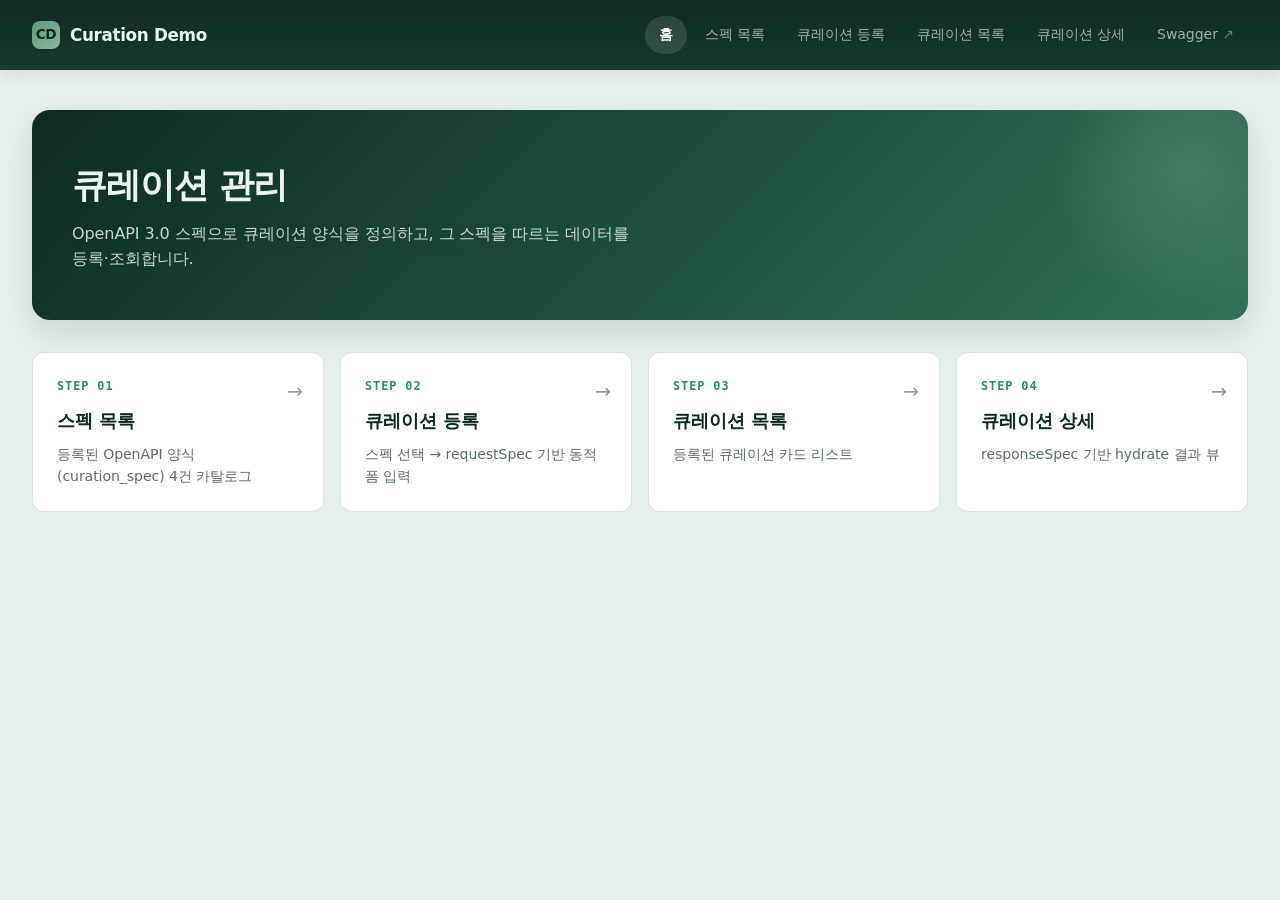
==== display/index.html @ c1befc3b "feat: 큐레이션 스펙 기반 등록 데모 초기 구현" ====
<!DOCTYPE html>
<html lang="ko">
<head>
  <meta charset="UTF-8" />
  <meta name="viewport" content="width=device-width, initial-scale=1.0" />
  <title>Curation Demo</title>
  <link rel="stylesheet" href="./css/common.css" />
</head>
<body data-page="home">
  <header class="topbar">
    <div class="brand">
      <span class="logo">CD</span>
      <span>Curation Demo</span>
    </div>
    <nav>
      <a href="./index.html" data-page="home">홈</a>
      <a href="./specs.html" data-page="specs">스펙 목록</a>
      <a href="./curation-new.html" data-page="curation-new">큐레이션 등록</a>
      <a href="./curations.html" data-page="curations">큐레이션 목록</a>
      <a href="./curation-detail.html" data-page="curation-detail">큐레이션 상세</a>
      <a href="http://localhost:8081/swagger-ui.html" target="_blank" class="external">Swagger</a>
    </nav>
  </header>

  <main>
    <section class="hero">
      <h2>큐레이션 관리</h2>
      <p>
        OpenAPI 3.0 스펙으로 큐레이션 양식을 정의하고, 그 스펙을 따르는 데이터를
        등록·조회합니다.
      </p>
    </section>

    <div class="menu-grid">
      <a href="./specs.html" class="menu-card" data-page="specs">
        <span class="step">STEP 01</span>
        <h3>스펙 목록</h3>
        <p>등록된 OpenAPI 양식(curation_spec) 4건 카탈로그</p>
        <span class="arrow">→</span>
      </a>
      <a href="./curation-new.html" class="menu-card" data-page="curation-new">
        <span class="step">STEP 02</span>
        <h3>큐레이션 등록</h3>
        <p>스펙 선택 → requestSpec 기반 동적 폼 입력</p>
        <span class="arrow">→</span>
      </a>
      <a href="./curations.html" class="menu-card" data-page="curations">
        <span class="step">STEP 03</span>
        <h3>큐레이션 목록</h3>
        <p>등록된 큐레이션 카드 리스트</p>
        <span class="arrow">→</span>
      </a>
      <a href="./curation-detail.html" class="menu-card" data-page="curation-detail">
        <span class="step">STEP 04</span>
        <h3>큐레이션 상세</h3>
        <p>responseSpec 기반 hydrate 결과 뷰</p>
        <span class="arrow">→</span>
      </a>
    </div>
  </main>

  <script type="module" src="./js/nav.js"></script>
</body>
</html>
---- display/css/common.css ----
/* ================================================================
   Curation Demo — Forest Theme
   ================================================================ */

:root {
  /* 숲속 녹색 팔레트 */
  --forest-deep:   #0e2a22;   /* 가장 깊은 숲그늘 */
  --forest-dark:   #163a2e;
  --forest:        #1f5341;   /* 메인 톤 */
  --forest-mid:    #2e7256;
  --forest-soft:   #5d9b7e;
  --moss:          #8db89a;
  --mist:          #e6efe9;   /* 페이지 배경 */
  --paper:         #ffffff;   /* 카드 표면 */
  --paper-hover:   #f7faf6;

  --line:          #d8e4dc;
  --line-strong:   #b8cdc1;

  --ink:           #14211c;   /* 본문 텍스트 */
  --ink-muted:     #5a6c64;
  --ink-faint:     #8b9a92;

  --accent:        #2f8a63;   /* 액센트(버튼·뱃지) */
  --accent-hover:  #246d4d;
  --accent-soft:   #d8ebde;

  --code-bg:       #0e2a22;
  --code-text:     #d8ebde;

  --danger:        #b04545;
  --danger-soft:   #f3dada;

  --shadow-sm:     0 1px 2px rgba(14, 42, 34, 0.06);
  --shadow:        0 4px 16px rgba(14, 42, 34, 0.08);
  --shadow-lg:     0 12px 32px rgba(14, 42, 34, 0.12);

  --r-sm: 6px;
  --r:    12px;
  --r-lg: 18px;
}

* { box-sizing: border-box; }

html, body {
  margin: 0; padding: 0;
  font-family: "Pretendard", "Inter", -apple-system, BlinkMacSystemFont,
    "Apple SD Gothic Neo", "Segoe UI", system-ui, sans-serif;
  background: var(--mist); color: var(--ink);
  line-height: 1.55;
  -webkit-font-smoothing: antialiased;
  letter-spacing: -0.005em;
}

a { color: inherit; text-decoration: none; }

/* ---------- Topbar ---------- */
.topbar {
  position: sticky; top: 0; z-index: 10;
  background: linear-gradient(180deg, var(--forest-deep), var(--forest-dark));
  color: #eaf3ee;
  padding: 16px 32px;
  display: flex; align-items: center; justify-content: space-between;
  box-shadow: var(--shadow);
}
.topbar .brand {
  display: flex; align-items: center; gap: 10px;
  font-weight: 700; font-size: 1.05rem; letter-spacing: -0.02em;
}
.topbar .brand .logo {
  width: 28px; height: 28px; border-radius: 8px;
  background: linear-gradient(135deg, var(--forest-soft), var(--moss));
  display: grid; place-items: center;
  color: var(--forest-deep); font-weight: 800; font-size: 0.85rem;
}
.topbar nav {
  display: flex; gap: 4px;
}
.topbar nav a {
  padding: 8px 14px; border-radius: 999px;
  color: rgba(234, 243, 238, 0.65);
  font-size: 0.88rem; font-weight: 500;
  transition: background 0.15s, color 0.15s;
}
.topbar nav a:hover { background: rgba(255,255,255,0.06); color: #fff; }
.topbar nav a.active {
  background: rgba(255,255,255,0.12); color: #fff; font-weight: 600;
}
.topbar nav a.disabled { opacity: 0.35; pointer-events: none; }
.topbar nav a.external::after { content: " ↗"; opacity: 0.6; }

/* ---------- Layout ---------- */
main {
  max-width: 1280px;
  margin: 40px auto; padding: 0 32px;
}

.back-link {
  display: inline-flex; align-items: center; gap: 6px;
  color: var(--ink-muted); font-size: 0.88rem;
  margin-bottom: 16px;
  padding: 6px 12px; border-radius: 999px;
  background: var(--paper); border: 1px solid var(--line);
  cursor: pointer; transition: background 0.15s, color 0.15s, border-color 0.15s;
  text-decoration: none;
  font-family: inherit;
}
.back-link:hover {
  background: var(--accent-soft); color: var(--forest-mid);
  border-color: var(--accent);
}

.placeholder {
  background: var(--paper);
  border: 1px solid var(--line);
  border-radius: var(--r);
  padding: 80px 40px; text-align: center;
}
.placeholder h3 {
  margin: 0 0 8px 0; font-size: 1.2rem; color: var(--forest-deep);
}
.placeholder p {
  margin: 0; color: var(--ink-muted); font-size: 0.95rem;
}
.placeholder .badge { margin-bottom: 16px; }

/* ---------- Form ---------- */
.form-section {
  background: var(--paper);
  border: 1px solid var(--line);
  border-radius: var(--r);
  padding: 24px;
  margin-bottom: 18px;
}
.form-section h3 {
  margin: 0 0 4px 0; font-size: 1.05rem; color: var(--forest-deep);
}
.form-section .section-sub {
  color: var(--ink-muted); font-size: 0.85rem; margin-bottom: 18px;
}

.field {
  display: flex; flex-direction: column; gap: 4px;
  margin-bottom: 14px;
}
.field label {
  font-size: 0.85rem; font-weight: 600; color: var(--forest-deep);
}
.field label .req { color: var(--danger); margin-left: 2px; }
.field input[type="text"],
.field input[type="number"],
.field input[type="date"],
.field input[type="time"],
.field input[type="url"],
.field select,
.field textarea {
  width: 100%;
  padding: 10px 12px;
  border: 1px solid var(--line-strong);
  border-radius: var(--r-sm);
  background: var(--paper);
  font-size: 0.9rem;
  font-family: inherit;
  color: var(--ink);
  transition: border-color 0.15s, box-shadow 0.15s;
}
.field input:focus,
.field select:focus,
.field textarea:focus {
  outline: none;
  border-color: var(--accent);
  box-shadow: 0 0 0 3px rgba(47, 138, 99, 0.15);
}
.field textarea {
  min-height: 80px; resize: vertical;
  font-family: ui-monospace, "SF Mono", Menlo, monospace;
  font-size: 0.82rem;
}
.field .checkbox-row {
  display: flex; align-items: center; gap: 8px;
  padding: 10px 0;
}
.field .checkbox-row input { width: auto; margin: 0; }
.field small {
  color: var(--ink-muted); font-size: 0.78rem;
}

.field-grid-2 {
  display: grid; grid-template-columns: 1fr 1fr; gap: 14px;
}

/* x-layout 기반 섹션 / 행 */
.field-section {
  border: 1px solid var(--line);
  border-radius: var(--r-sm);
  padding: 16px 18px;
  margin-bottom: 14px;
  background: var(--mist);
}
.field-section-title {
  font-size: 0.78rem;
  font-weight: 700;
  color: var(--forest-mid);
  letter-spacing: 0.06em;
  text-transform: uppercase;
  margin-bottom: 12px;
}
.field-row {
  display: grid;
  gap: 14px;
  margin-bottom: 0;
}
.field-row > .field { margin-bottom: 0; }
.field-section .field { margin-bottom: 12px; }
.field-section .field-row + .field-row { margin-top: 12px; }

/* ---------- CardList ---------- */
.cl-root { display: flex; flex-direction: column; gap: 14px; }
.cl-list { display: flex; flex-direction: column; gap: 14px; }
.cl-card {
  display: grid;
  grid-template-columns: 48px 1fr 36px;
  gap: 10px;
  background: var(--paper);
  border: 1px solid var(--line);
  border-radius: var(--r);
  padding: 14px 16px;
  position: relative;
  transition: box-shadow 0.15s, border-color 0.15s;
}
.cl-card:hover { border-color: var(--line-strong); }
.cl-card.cl-dragging { opacity: 0.5; }
.cl-card.cl-over { border-color: var(--accent); box-shadow: 0 0 0 3px rgba(47,138,99,0.12); }
.cl-sidebar {
  display: flex; flex-direction: column; align-items: center; gap: 6px;
  padding-top: 4px;
}
.cl-handle {
  cursor: grab; color: var(--ink-faint); font-size: 0.95rem;
  user-select: none;
}
.cl-handle:active { cursor: grabbing; }
.cl-number {
  width: 24px; height: 24px;
  background: var(--forest-deep); color: #fff;
  border-radius: 50%;
  display: grid; place-items: center;
  font-size: 0.78rem; font-weight: 700;
}
.cl-body { display: flex; flex-direction: column; gap: 12px; min-width: 0; }
.cl-trash {
  background: transparent; color: var(--ink-faint);
  border: none; padding: 4px 8px;
  font-size: 1rem; cursor: pointer;
  align-self: start;
  box-shadow: none;
}
.cl-trash:hover { color: var(--danger); background: var(--danger-soft); }

.cl-add {
  width: 100%;
  border: 1px dashed var(--line-strong);
  background: transparent;
  color: var(--ink-muted);
  padding: 14px;
  border-radius: var(--r);
  cursor: pointer;
  font-size: 0.95rem;
  font-family: inherit;
  transition: border-color 0.15s, color 0.15s, background 0.15s;
  box-shadow: none;
}
.cl-add:hover { border-color: var(--accent); color: var(--accent); background: var(--accent-soft); }

/* 카드 하단 코멘트 */
.cl-comment-wrap {
  border-top: 1px solid var(--line);
  padding-top: 12px;
  margin-top: 4px;
}
.cl-comment-head {
  display: flex; justify-content: space-between; align-items: baseline;
  margin-bottom: 6px;
  font-size: 0.82rem;
}
.cl-comment-head strong { color: var(--forest-deep); font-weight: 600; }
.cl-comment-head small { color: var(--ink-faint); font-size: 0.76rem; }
.cl-comment {
  width: 100%;
  min-height: 56px;
  padding: 10px 12px;
  border: 1px solid var(--line-strong);
  border-radius: var(--r-sm);
  background: var(--paper);
  font-size: 0.9rem;
  font-family: inherit;
  color: var(--ink);
  resize: vertical;
}
.cl-comment:focus {
  outline: none; border-color: var(--accent);
  box-shadow: 0 0 0 3px rgba(47, 138, 99, 0.15);
}

/* ---------- alcohol-card 위젯 ---------- */
.ac-root { width: 100%; }
.ac-search { width: 100%; position: relative; }
.ac-filled {
  display: grid;
  grid-template-columns: 64px 1fr auto;
  gap: 16px;
  align-items: start;
}
.ac-illust {
  width: 64px; height: 80px;
  display: grid; place-items: center;
  background: var(--mist);
  border-radius: var(--r-sm);
  overflow: hidden;
}
.ac-illust img {
  max-width: 100%; max-height: 100%; object-fit: contain;
}
.ac-illust-placeholder { font-size: 1.6rem; }
.ac-body { display: flex; flex-direction: column; gap: 8px; min-width: 0; }
.ac-title { display: flex; align-items: baseline; gap: 8px; flex-wrap: wrap; }
.ac-title strong { font-size: 1.05rem; color: var(--forest-deep); }
.ac-eng { font-size: 0.85rem; color: var(--ink-muted); font-family: ui-monospace, "SF Mono", Menlo, monospace; }
.ac-info {
  display: grid;
  grid-template-columns: max-content 1fr;
  column-gap: 12px;
  row-gap: 2px;
  margin: 0;
  font-size: 0.85rem;
}
.ac-info dt {
  color: var(--ink-faint); font-weight: 500;
}
.ac-info dd { margin: 0; color: var(--ink); }
.ac-tags { display: flex; flex-wrap: wrap; gap: 4px; margin-top: 4px; }
.ac-tag {
  background: var(--accent-soft); color: var(--forest-mid);
  font-size: 0.74rem; font-weight: 600;
  padding: 2px 8px; border-radius: 999px;
  border: 1px solid rgba(47, 138, 99, 0.15);
}
.ac-change {
  background: transparent; color: var(--ink-muted);
  border: 1px solid var(--line-strong);
  padding: 4px 10px; font-size: 0.8rem;
  border-radius: var(--r-sm);
  box-shadow: none;
  align-self: start;
}
.ac-change:hover { border-color: var(--accent); color: var(--accent); }

.toolbar {
  display: flex; gap: 12px; justify-content: flex-end;
  margin-top: 24px;
}

.alert {
  padding: 14px 18px; border-radius: var(--r-sm);
  margin-bottom: 18px; font-size: 0.9rem;
}
.alert-success {
  background: var(--accent-soft); color: var(--forest-mid);
  border: 1px solid var(--accent);
}
.alert-error {
  background: var(--danger-soft); color: var(--danger);
  border: 1px solid #d99;
}
.alert ul { margin: 6px 0 0 18px; padding: 0; }
.alert li { margin: 2px 0; }

.spec-picker {
  display: grid; gap: 12px;
  grid-template-columns: repeat(auto-fill, minmax(220px, 1fr));
  margin-bottom: 8px;
}
.spec-option {
  border: 1px solid var(--line-strong);
  border-radius: var(--r-sm);
  padding: 14px;
  cursor: pointer;
  background: var(--paper);
  transition: border-color 0.15s, background 0.15s;
}
.spec-option:hover { border-color: var(--accent); }
.spec-option.selected {
  border-color: var(--accent);
  background: var(--accent-soft);
}
.spec-option .badge { margin-bottom: 6px; }
.spec-option strong {
  display: block; color: var(--forest-deep); font-size: 0.95rem;
}
.spec-option small { color: var(--ink-muted); font-size: 0.8rem; }

/* ---------- alcohol-search widget ---------- */
.aw-root {
  display: flex; flex-direction: column; gap: 8px;
  border: 1px solid var(--line-strong);
  border-radius: var(--r-sm);
  padding: 10px 12px;
  background: var(--paper);
}
.aw-chips {
  display: flex; flex-wrap: wrap; gap: 6px;
  min-height: 28px;
  align-items: center;
}
.aw-empty {
  color: var(--ink-faint); font-size: 0.85rem; padding: 2px 0;
}
.aw-chip {
  display: inline-flex; align-items: center; gap: 6px;
  background: var(--accent-soft); color: var(--forest-deep);
  border: 1px solid rgba(47, 138, 99, 0.25);
  border-radius: 999px;
  padding: 4px 4px 4px 10px;
  font-size: 0.85rem;
}
.aw-chip-name { font-weight: 600; }
.aw-chip-x {
  background: transparent; color: var(--ink-muted);
  border: none; padding: 0 8px; cursor: pointer;
  font-size: 1.05rem; line-height: 1;
  border-radius: 999px;
  box-shadow: none;
}
.aw-chip-x:hover { background: rgba(0, 0, 0, 0.06); color: var(--danger); }

.aw-input-wrap { position: relative; }
.aw-input {
  width: 100%;
  padding: 8px 10px;
  border: 1px solid var(--line);
  border-radius: var(--r-sm);
  background: var(--mist);
  font-size: 0.9rem;
  font-family: inherit;
  color: var(--ink);
}
.aw-input:focus {
  outline: none; border-color: var(--accent);
  box-shadow: 0 0 0 3px rgba(47, 138, 99, 0.15);
  background: var(--paper);
}
.aw-dropdown {
  position: absolute; left: 0; right: 0; top: calc(100% + 4px);
  background: var(--paper);
  border: 1px solid var(--line-strong);
  border-radius: var(--r-sm);
  box-shadow: var(--shadow);
  max-height: 300px; overflow-y: auto;
  z-index: 20;
}
.aw-item {
  display: flex; align-items: center; justify-content: space-between;
  padding: 10px 12px;
  cursor: pointer;
  border-bottom: 1px solid var(--line);
  transition: background 0.1s;
}
.aw-item:last-child { border-bottom: none; }
.aw-item:hover { background: var(--accent-soft); }
.aw-item-disabled {
  opacity: 0.5; cursor: not-allowed; pointer-events: none;
}
.aw-item-empty {
  color: var(--ink-muted); font-size: 0.85rem;
  cursor: default; pointer-events: none;
}
.aw-item-main { display: flex; flex-direction: column; gap: 2px; }
.aw-item-main strong { color: var(--forest-deep); font-size: 0.92rem; }
.aw-item-main small { color: var(--ink-muted); font-size: 0.78rem; }
.aw-item-tag {
  font-size: 0.72rem; font-weight: 600;
  color: var(--accent); background: var(--accent-soft);
  padding: 2px 8px; border-radius: 999px;
}
.aw-hint {
  padding: 6px 12px; font-size: 0.72rem;
  color: var(--ink-faint); background: var(--mist);
  border-bottom: 1px solid var(--line);
}

.page-head {
  display: flex; align-items: flex-end; justify-content: space-between;
  margin-bottom: 32px; gap: 24px;
}
.page-head h2 {
  margin: 0; font-size: 1.85rem; letter-spacing: -0.025em;
  color: var(--forest-deep);
}
.page-head .subtitle {
  color: var(--ink-muted); font-size: 0.95rem; margin-top: 6px;
}
.page-head .meta {
  display: inline-flex; align-items: center; gap: 6px;
  color: var(--ink-faint); font-size: 0.82rem;
  font-family: ui-monospace, "SF Mono", Menlo, monospace;
  background: var(--paper); border: 1px solid var(--line);
  padding: 4px 10px; border-radius: 999px;
  margin-top: 10px;
}

/* ---------- Buttons ---------- */
button {
  background: var(--accent); color: white; border: none;
  padding: 10px 18px; border-radius: var(--r-sm);
  cursor: pointer; font-size: 0.9rem; font-weight: 600;
  font-family: inherit;
  transition: background 0.15s, transform 0.05s;
  box-shadow: var(--shadow-sm);
}
button:hover  { background: var(--accent-hover); }
button:active { transform: translateY(1px); }
button.ghost {
  background: transparent; color: var(--accent);
  border: 1px solid var(--line-strong);
  box-shadow: none;
}
button.ghost:hover { background: var(--accent-soft); border-color: var(--accent); }

/* ---------- Grid / Card ---------- */
.grid {
  display: grid; gap: 20px;
  grid-template-columns: repeat(auto-fill, minmax(380px, 1fr));
}

.card {
  background: var(--paper);
  border: 1px solid var(--line);
  border-radius: var(--r);
  padding: 22px;
  display: flex; flex-direction: column; gap: 14px;
  box-shadow: var(--shadow-sm);
  transition: transform 0.15s, box-shadow 0.15s, border-color 0.15s;
}
.card:hover {
  transform: translateY(-2px);
  box-shadow: var(--shadow);
  border-color: var(--line-strong);
}
.card-head {
  display: flex; align-items: center; justify-content: space-between;
  gap: 8px;
}
.card h3 {
  margin: 0; font-size: 1.18rem;
  color: var(--forest-deep); letter-spacing: -0.015em;
}
.card .desc {
  color: var(--ink-muted); font-size: 0.9rem;
  min-height: 2.6em;
}

/* ---------- Badges ---------- */
.badge {
  display: inline-block;
  background: var(--accent-soft); color: var(--forest-mid);
  font-family: ui-monospace, "SF Mono", Menlo, monospace;
  font-size: 0.74rem; font-weight: 700;
  padding: 4px 10px; border-radius: 999px;
  letter-spacing: 0.04em;
  border: 1px solid rgba(47, 138, 99, 0.15);
}
.id {
  color: var(--ink-faint); font-size: 0.78rem;
  font-family: ui-monospace, "SF Mono", Menlo, monospace;
}

.meta-row {
  display: flex; gap: 16px; font-size: 0.82rem; color: var(--ink-muted);
  border-top: 1px solid var(--line); padding-top: 12px;
  flex-wrap: wrap;
}
.meta-row span { display: inline-flex; gap: 6px; align-items: center; }
.meta-row span strong {
  color: var(--ink-faint); font-weight: 500;
  font-size: 0.74rem; text-transform: uppercase;
  letter-spacing: 0.06em;
}

/* ---------- Details / pre ---------- */
details {
  border-top: 1px solid var(--line); padding-top: 12px;
}
details[open] { padding-bottom: 4px; }
details summary {
  cursor: pointer; font-size: 0.85rem; color: var(--accent);
  font-weight: 600;
  list-style: none; user-select: none;
}
details summary::before {
  content: "▸"; display: inline-block; width: 1em;
  transition: transform 0.15s;
}
details[open] summary::before { transform: rotate(90deg); }

pre {
  background: var(--code-bg); color: var(--code-text);
  padding: 14px; border-radius: var(--r-sm);
  font-size: 0.78rem; line-height: 1.5;
  overflow-x: auto;
  max-height: 360px;
  margin: 10px 0 0 0;
  font-family: ui-monospace, "SF Mono", Menlo, monospace;
}

/* ---------- States ---------- */
.empty, .error, .loading {
  padding: 64px 24px; text-align: center;
  border-radius: var(--r);
  background: var(--paper);
  border: 1px solid var(--line);
}
.empty   { color: var(--ink-muted); }
.loading { color: var(--ink-muted); }
.error   { color: var(--danger); background: var(--danger-soft); border-color: #e3b8b8; }

/* ---------- Hero (index 페이지) ---------- */
.hero {
  background: linear-gradient(135deg, var(--forest-deep), var(--forest-mid));
  color: #eaf3ee;
  border-radius: var(--r-lg);
  padding: 48px 40px;
  margin-bottom: 32px;
  box-shadow: var(--shadow-lg);
  position: relative; overflow: hidden;
}
.hero::after {
  content: ""; position: absolute; right: -80px; top: -80px;
  width: 280px; height: 280px;
  background: radial-gradient(circle, rgba(141, 184, 154, 0.25), transparent 70%);
}
.hero h2 {
  margin: 0 0 10px 0; font-size: 2.2rem; letter-spacing: -0.03em;
}
.hero p {
  margin: 0; opacity: 0.85; font-size: 1rem; max-width: 560px;
}

.menu-grid {
  display: grid; gap: 16px;
  grid-template-columns: repeat(auto-fill, minmax(260px, 1fr));
}
.menu-card {
  background: var(--paper);
  border: 1px solid var(--line);
  border-radius: var(--r);
  padding: 24px;
  display: flex; flex-direction: column; gap: 8px;
  text-decoration: none; color: inherit;
  transition: transform 0.15s, box-shadow 0.15s, border-color 0.15s;
  position: relative;
}
.menu-card:hover {
  transform: translateY(-3px);
  box-shadow: var(--shadow);
  border-color: var(--accent);
}
.menu-card[aria-disabled="true"] {
  opacity: 0.5; pointer-events: none;
}
.menu-card .step {
  font-family: ui-monospace, "SF Mono", Menlo, monospace;
  font-size: 0.74rem; color: var(--accent);
  font-weight: 700; letter-spacing: 0.08em;
}
.menu-card h3 {
  margin: 4px 0 0 0; font-size: 1.15rem; color: var(--forest-deep);
}
.menu-card p {
  margin: 0; font-size: 0.88rem; color: var(--ink-muted);
}
.menu-card .arrow {
  position: absolute; right: 20px; top: 24px;
  color: var(--ink-faint); font-size: 1.2rem;
  transition: transform 0.15s, color 0.15s;
}
.menu-card:hover .arrow { color: var(--accent); transform: translateX(4px); }
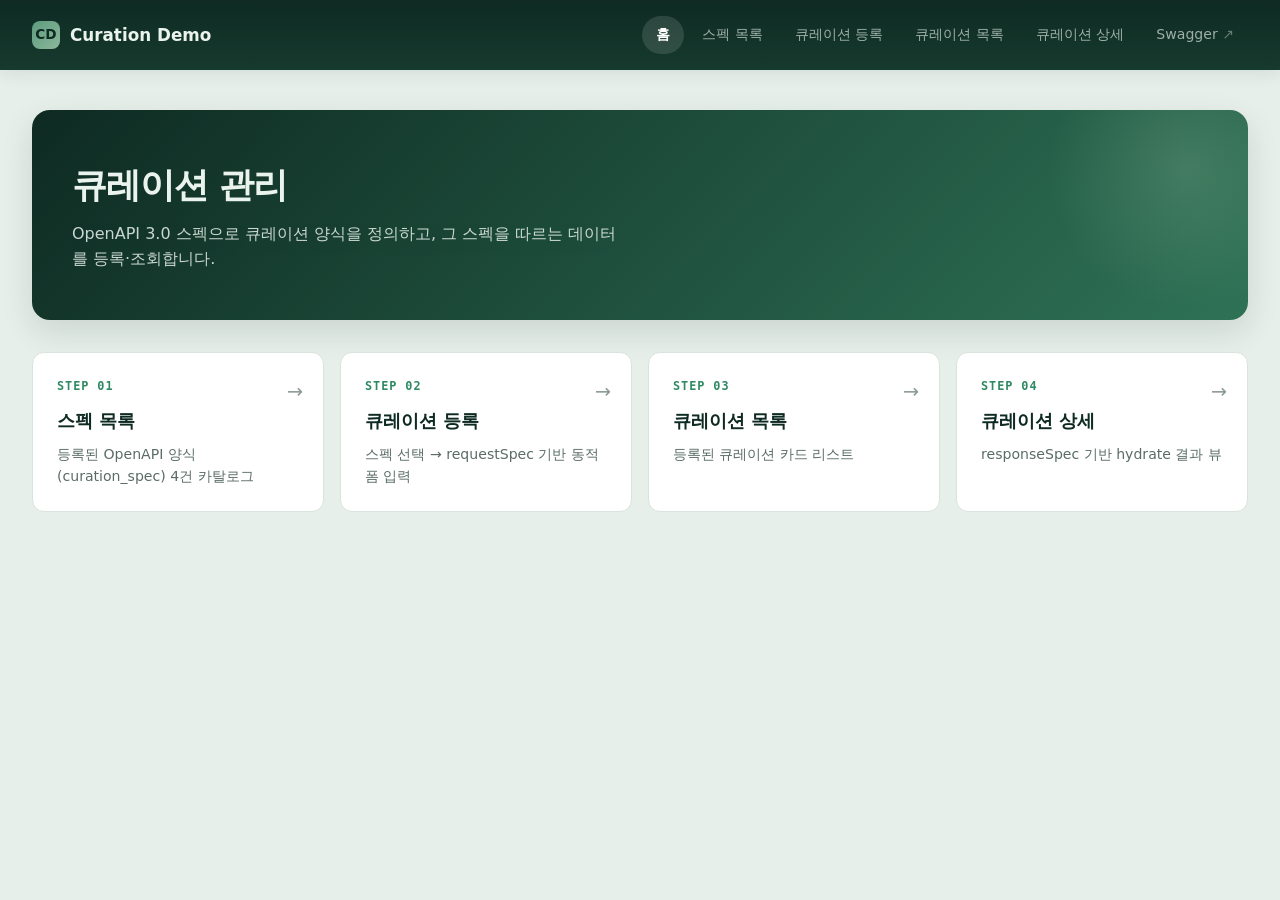
==== commit 0b59b52a: "chore: remove deprecated specs (alcohol_list, alcohol_profile, pairing_list, pairing_matrix, tasting" ====
--- a/display/index.html
+++ b/display/index.html
@@ -18,7 +18,7 @@
       <a href="./curation-new.html" data-page="curation-new">큐레이션 등록</a>
       <a href="./curations.html" data-page="curations">큐레이션 목록</a>
       <a href="./curation-detail.html" data-page="curation-detail">큐레이션 상세</a>
-      <a href="http://localhost:8081/swagger-ui.html" target="_blank" class="external">Swagger</a>
+      <a href="http://localhost:20081/swagger-ui.html" target="_blank" class="external">Swagger</a>
     </nav>
   </header>
 
--- a/display/css/common.css
+++ b/display/css/common.css
@@ -66,7 +66,9 @@
 .topbar .brand {
   display: flex; align-items: center; gap: 10px;
   font-weight: 700; font-size: 1.05rem; letter-spacing: -0.02em;
-}
+  flex: 0 0 auto;
+}
+.topbar .brand span:last-child { white-space: nowrap; }
 .topbar .brand .logo {
   width: 28px; height: 28px; border-radius: 8px;
   background: linear-gradient(135deg, var(--forest-soft), var(--moss));
@@ -75,12 +77,15 @@
 }
 .topbar nav {
   display: flex; gap: 4px;
+  min-width: 0;
 }
 .topbar nav a {
   padding: 8px 14px; border-radius: 999px;
   color: rgba(234, 243, 238, 0.65);
   font-size: 0.88rem; font-weight: 500;
   transition: background 0.15s, color 0.15s;
+  flex: 0 0 auto;
+  white-space: nowrap;
 }
 .topbar nav a:hover { background: rgba(255,255,255,0.06); color: #fff; }
 .topbar nav a.active {
@@ -338,6 +343,42 @@
   color: var(--ink-faint); font-weight: 500;
 }
 .ac-info dd { margin: 0; color: var(--ink); }
+.ac-stats {
+  display: flex; flex-wrap: wrap; gap: 6px;
+  margin-bottom: 2px;
+}
+.ac-stat {
+  background: var(--bg-soft, #f4f7f3);
+  color: var(--ink-muted);
+  font-size: 0.78rem; font-weight: 600;
+  padding: 2px 8px; border-radius: var(--r-sm);
+  border: 1px solid var(--line, #e5ebe6);
+}
+.ac-stat.ac-rating {
+  background: #fff7e0;
+  color: #a86a08;
+  border-color: #f3d894;
+}
+.ac-activity {
+  margin-top: 10px; padding-top: 10px;
+  border-top: 1px dashed var(--line, #e5ebe6);
+  display: flex; flex-direction: column; gap: 6px;
+}
+.ac-activity-title {
+  font-size: 0.82rem; font-weight: 600; color: var(--ink-muted);
+}
+.ac-activity-list { margin: 0; padding-left: 16px; font-size: 0.82rem; color: var(--ink); }
+.ac-activity-item { line-height: 1.4; }
+.ac-review {
+  background: var(--bg-soft, #f4f7f3);
+  border: 1px solid var(--line, #e5ebe6);
+  border-radius: var(--r-sm, 6px);
+  padding: 8px 10px; font-size: 0.85rem;
+  display: flex; flex-direction: column; gap: 3px;
+}
+.ac-review-head { color: var(--ink-muted); font-size: 0.75rem; }
+.ac-review-title { font-weight: 600; color: var(--ink); }
+.ac-review-body { color: var(--ink); white-space: pre-wrap; }
 .ac-tags { display: flex; flex-wrap: wrap; gap: 4px; margin-top: 4px; }
 .ac-tag {
   background: var(--accent-soft); color: var(--forest-mid);
@@ -354,6 +395,485 @@
   align-self: start;
 }
 .ac-change:hover { border-color: var(--accent); color: var(--accent); }
+
+/* ---------- 큐레이션 카드 (목록 페이지) ---------- */
+.cu-card {
+  text-decoration: none; color: inherit;
+  padding: 0; overflow: hidden;
+}
+.cu-card .card-head, .cu-card h3, .cu-card .desc, .cu-card .meta-row { padding-left: 18px; padding-right: 18px; }
+.cu-card h3, .cu-card .desc { padding-left: 18px; padding-right: 18px; }
+.cu-card .card-head { padding-top: 14px; }
+.cu-card .meta-row { padding-bottom: 14px; }
+.cu-cover {
+  width: 100%; height: 140px;
+  display: grid; place-items: center;
+  background: linear-gradient(135deg, var(--forest-dark), var(--forest-mid));
+  color: rgba(255,255,255,0.85); font-size: 2rem;
+  overflow: hidden;
+}
+.cu-cover img { width: 100%; height: 100%; object-fit: cover; }
+.cu-cover-placeholder { color: rgba(255,255,255,0.55); }
+
+/* ---------- 큐레이션 상세 ---------- */
+.cd-header {
+  display: grid;
+  grid-template-columns: 200px 1fr;
+  gap: 24px;
+  align-items: center;
+  background: var(--paper);
+  border: 1px solid var(--line);
+  border-radius: var(--r);
+  padding: 24px;
+  margin-bottom: 24px;
+}
+.cd-header .cd-cover {
+  width: 200px; height: 140px; border-radius: var(--r-sm); overflow: hidden;
+  background: linear-gradient(135deg, var(--forest-dark), var(--forest-mid));
+}
+.cd-header .cd-cover img { width: 100%; height: 100%; object-fit: cover; }
+.cd-headtext h2 { margin: 6px 0 4px; color: var(--forest-deep); }
+.cd-badges { display: flex; gap: 6px; flex-wrap: wrap; margin-bottom: 4px; }
+
+.cd-cards {
+  display: flex; flex-direction: column; gap: 12px;
+}
+.cd-card {
+  display: grid;
+  grid-template-columns: 36px 1fr;
+  gap: 12px;
+  align-items: start;
+  background: var(--paper);
+  border: 1px solid var(--line);
+  border-radius: var(--r);
+  padding: 16px 18px;
+}
+.cd-card .cl-number { margin-top: 6px; }
+.cd-alcohol {
+  display: grid;
+  grid-template-columns: 64px 1fr;
+  gap: 14px;
+  align-items: start;
+}
+.cd-card .cd-extra {
+  grid-column: 2; display: flex; gap: 8px; align-items: baseline;
+  border-top: 1px dashed var(--line); padding-top: 10px; margin-top: 4px;
+  font-size: 0.88rem;
+}
+.cd-card .cd-extra strong { color: var(--ink-faint); font-weight: 500; min-width: 100px; }
+
+.cd-object {
+  background: var(--paper);
+  border: 1px solid var(--line);
+  border-radius: var(--r);
+  padding: 20px 24px;
+}
+.cd-object h3 { color: var(--forest-deep); font-size: 1.05rem; margin: 18px 0 10px; }
+.cd-extra-row {
+  display: grid; grid-template-columns: 140px 1fr;
+  gap: 10px; padding: 8px 0;
+  border-bottom: 1px solid var(--line); font-size: 0.9rem;
+}
+.cd-extra-row:last-child { border-bottom: none; }
+.cd-extra-row strong { color: var(--ink-faint); font-weight: 500; }
+.cd-notes { display: flex; flex-direction: column; gap: 2px; }
+.cd-note { color: var(--ink-muted); font-size: 0.88rem; }
+.cd-plain {
+  display: inline-block;
+  padding: 8px 12px;
+  background: var(--mist);
+  border: 1px solid var(--line);
+  border-radius: var(--r-sm);
+  color: var(--ink);
+  font-size: 0.92rem;
+}
+.cd-empty { color: var(--ink-faint); font-style: italic; }
+
+/* 상세 페이지 form 영역 — 기본 배경 */
+.cd-form {
+  background: var(--paper);
+  border: 1px solid var(--line);
+  border-radius: var(--r);
+  padding: 24px;
+  box-shadow: var(--shadow-sm);
+}
+.cd-form .cf-section {
+  background: var(--mist);
+  border: 1px solid var(--line);
+}
+.cd-form .field label {
+  color: var(--forest-deep);
+  font-weight: 600;
+}
+.cd-form .cd-plain {
+  background: #fff;
+  border: 1px solid var(--line-strong);
+}
+
+/* readOnly 모드 시각 표기 */
+.cl-readonly .cl-card {
+  border-style: solid;
+  background: var(--paper-hover);
+}
+.ac-readonly .ac-search { display: none; }
+.pm-readonly .pm-cell { cursor: default; }
+.pm-readonly .pm-axis-toggle button { cursor: default; }
+.nl-readonly .nl-input { background: var(--paper-hover); border-color: var(--line); }
+
+/* ---------- 상세 페이지 readOnly 입력 시각 ---------- */
+.cd-input,
+.cd-textarea {
+  width: 100%;
+  padding: 9px 12px;
+  border: 1px solid var(--line);
+  border-radius: var(--r-sm);
+  background: var(--paper-hover);
+  color: var(--ink);
+  font-size: 0.92rem;
+  font-family: inherit;
+  cursor: default;
+}
+.cd-textarea {
+  min-height: 64px;
+  resize: vertical;
+}
+.cd-input[readonly], .cd-input:disabled,
+.cd-textarea[readonly] {
+  cursor: not-allowed;
+}
+.cd-input:focus, .cd-textarea:focus { outline: none; }
+.cd-checkbox { transform: scale(1.1); cursor: not-allowed; }
+
+/* readOnly 모드의 textarea/입력에 통일된 시각 (위젯 안 포함) */
+.cl-readonly .cl-comment {
+  background: var(--paper-hover);
+  border-color: var(--line);
+  cursor: not-allowed;
+}
+.nl-readonly .nl-input,
+input[readonly]:not(.aw-input):not(.pm-search-input),
+textarea[readonly] {
+  background: var(--paper-hover);
+  border-color: var(--line);
+}
+
+/* pairing-matrix axis toggle — readOnly 시 비활성 */
+.pm-readonly .pm-axis-toggle button {
+  cursor: default;
+  pointer-events: none;
+  opacity: 0.7;
+}
+
+/* ---------- 카드 본문 (객체 폼 모드) ---------- */
+.cf-root {
+  display: flex; flex-direction: column; gap: 16px;
+  width: 100%;
+}
+.cf-root > .field { margin-bottom: 0; }
+
+.cf-section {
+  display: flex; flex-direction: column; gap: 10px;
+}
+.cf-section-title {
+  font-size: 0.78rem;
+  font-weight: 700;
+  color: var(--forest-mid);
+  letter-spacing: 0.06em;
+  text-transform: uppercase;
+}
+.cf-row {
+  display: grid;
+  gap: 12px;
+}
+.cf-row > .field { margin-bottom: 0; }
+
+/* alcohol-search 칩 메타 */
+.aw-chip-text { display: inline-flex; flex-direction: column; line-height: 1.2; gap: 1px; }
+.aw-chip-meta {
+  font-size: 0.7rem;
+  color: var(--ink-muted);
+  font-weight: 400;
+}
+
+/* alcohol-search 드롭다운 메타 */
+.aw-item-meta {
+  font-size: 0.74rem;
+  color: var(--accent);
+  margin-top: 2px;
+}
+
+/* ---------- pairing-matrix 위젯 ---------- */
+.pm-root {
+  display: flex; flex-direction: column; gap: 18px;
+  width: 100%;
+}
+.pm-header {
+  display: flex; justify-content: space-between; align-items: flex-start;
+  gap: 16px;
+  background: var(--paper);
+  border: 1px solid var(--line);
+  border-radius: var(--r);
+  padding: 16px 18px;
+}
+.pm-head-text strong { color: var(--forest-deep); font-size: 1.05rem; }
+.pm-head-text p { margin: 6px 0 0; color: var(--ink-muted); font-size: 0.88rem; }
+.pm-axis-toggle {
+  display: inline-flex; gap: 0;
+  border: 1px solid var(--line-strong);
+  border-radius: 999px;
+  overflow: hidden;
+}
+.pm-axis-toggle button {
+  background: transparent; color: var(--ink-muted);
+  border: none; box-shadow: none;
+  padding: 6px 14px; font-size: 0.82rem;
+  border-radius: 0;
+  cursor: pointer;
+}
+.pm-axis-toggle button.active {
+  background: var(--forest-deep); color: #fff; font-weight: 600;
+}
+
+.pm-stat-bar {
+  display: grid;
+  grid-template-columns: repeat(4, 1fr);
+  gap: 12px;
+}
+.pm-stat {
+  background: var(--paper);
+  border: 1px solid var(--line);
+  border-radius: var(--r-sm);
+  padding: 14px 18px;
+  display: flex; flex-direction: column; gap: 2px;
+}
+.pm-stat strong { color: var(--forest-deep); font-size: 1.6rem; line-height: 1; }
+.pm-stat small { color: var(--ink-muted); font-size: 0.78rem; }
+
+.pm-panel-row {
+  display: grid;
+  grid-template-columns: 1fr 1fr;
+  gap: 14px;
+}
+.pm-panel {
+  background: var(--paper);
+  border: 1px solid var(--line);
+  border-radius: var(--r);
+  padding: 14px 16px;
+  display: flex; flex-direction: column; gap: 10px;
+}
+.pm-panel-head {
+  display: flex; align-items: baseline; gap: 8px;
+  font-size: 0.78rem;
+  color: var(--ink-faint);
+  letter-spacing: 0.06em;
+}
+.pm-panel-head strong { color: var(--ink-muted); font-weight: 700; }
+.pm-panel-count { color: var(--ink-faint); font-size: 0.78rem; }
+.pm-list { display: flex; flex-direction: column; gap: 6px; }
+.pm-list-item {
+  display: grid;
+  grid-template-columns: 28px 1fr auto auto;
+  gap: 10px;
+  align-items: center;
+  padding: 8px 10px;
+  border: 1px solid var(--line);
+  border-radius: var(--r-sm);
+  background: var(--mist);
+}
+.pm-list-icon { font-size: 1.05rem; }
+.pm-list-main { display: flex; flex-direction: column; line-height: 1.2; min-width: 0; }
+.pm-list-main strong { font-size: 0.92rem; color: var(--forest-deep); }
+.pm-list-main small { font-size: 0.75rem; color: var(--ink-muted); }
+.pm-list-count {
+  background: var(--accent-soft); color: var(--forest-mid);
+  font-weight: 700; font-size: 0.78rem;
+  border-radius: 999px;
+  padding: 2px 10px;
+}
+.pm-list-x {
+  background: transparent; color: var(--ink-faint);
+  border: none; box-shadow: none;
+  padding: 4px 8px; cursor: pointer;
+  font-size: 0.95rem;
+}
+.pm-list-x:hover { color: var(--danger); }
+
+.pm-search-wrap { position: relative; }
+.pm-add-row { display: flex; gap: 8px; }
+.pm-add-row input { flex: 1; }
+
+.pm-matrix-wrap {
+  background: var(--paper);
+  border: 1px solid var(--line);
+  border-radius: var(--r);
+  padding: 16px 18px;
+}
+.pm-matrix-hint {
+  font-size: 0.82rem; color: var(--ink-muted); margin-bottom: 10px;
+}
+.pm-matrix-grid { overflow-x: auto; }
+.pm-table {
+  border-collapse: collapse;
+  font-size: 0.85rem;
+}
+.pm-table th, .pm-table td {
+  border: 1px solid var(--line);
+  padding: 6px 12px;
+  text-align: center;
+  min-width: 80px;
+}
+.pm-table thead th {
+  background: var(--mist);
+  color: var(--ink-faint);
+  font-weight: 600;
+  font-size: 0.78rem;
+}
+.pm-row-label {
+  background: var(--mist) !important;
+  color: var(--forest-deep) !important;
+  text-align: left !important;
+  font-weight: 600;
+  font-size: 0.85rem !important;
+  white-space: nowrap;
+}
+.pm-cell {
+  cursor: pointer;
+  background: var(--paper);
+  color: transparent;
+  transition: background 0.1s, color 0.1s;
+}
+.pm-cell:hover { background: var(--accent-soft); }
+.pm-cell-on {
+  background: var(--accent) !important;
+  color: #fff !important;
+  font-weight: 700;
+}
+
+/* ---------- notes-list 위젯 ---------- */
+.nl-root {
+  display: flex; flex-direction: column; gap: 8px;
+  width: 100%;
+}
+.nl-list { display: flex; flex-direction: column; gap: 6px; }
+.nl-row {
+  display: grid; grid-template-columns: 1fr auto; gap: 6px;
+}
+.nl-input {
+  width: 100%;
+  padding: 8px 10px;
+  border: 1px solid var(--line-strong);
+  border-radius: var(--r-sm);
+  background: var(--paper);
+  font-size: 0.88rem;
+  font-family: inherit;
+}
+.nl-input:focus {
+  outline: none; border-color: var(--accent);
+  box-shadow: 0 0 0 3px rgba(47, 138, 99, 0.15);
+}
+.nl-x {
+  background: transparent; color: var(--ink-faint);
+  border: 1px solid var(--line); box-shadow: none;
+  padding: 4px 10px; cursor: pointer;
+  border-radius: var(--r-sm); font-size: 1rem;
+}
+.nl-x:hover { color: var(--danger); border-color: var(--danger); }
+.nl-add {
+  align-self: flex-start;
+  font-size: 0.82rem;
+  padding: 6px 12px;
+}
+.nl-add:disabled { opacity: 0.5; cursor: not-allowed; }
+
+/* ---------- pairing-food-list widget ---------- */
+.pfl-root {
+  display: flex;
+  flex-direction: column;
+  gap: 10px;
+}
+.pfl-list {
+  display: flex;
+  flex-direction: column;
+  gap: 10px;
+}
+.pfl-item {
+  display: grid;
+  grid-template-columns: 118px 1fr auto;
+  gap: 12px;
+  padding: 12px;
+  border: 1px solid #e0dcd7;
+  border-radius: 8px;
+  background: #fff;
+}
+.pfl-image-box {
+  min-height: 96px;
+  display: grid;
+  place-items: center;
+  border: 1px dashed #ded8d1;
+  border-radius: 5px;
+  color: #7b8798;
+  font-size: 0.72rem;
+  text-align: center;
+  overflow: hidden;
+}
+.pfl-image-box img {
+  width: 100%;
+  height: 100%;
+  object-fit: cover;
+}
+.pfl-fields {
+  display: flex;
+  flex-direction: column;
+  gap: 8px;
+}
+.pfl-fields label {
+  font-size: 0.82rem;
+  font-weight: 700;
+}
+.pfl-input,
+.pfl-textarea {
+  width: 100%;
+  border: 1px solid #ddd8d2;
+  border-radius: 4px;
+  padding: 9px 11px;
+  font-family: inherit;
+}
+.pfl-textarea {
+  min-height: 70px;
+  resize: vertical;
+}
+.pfl-url {
+  display: block;
+}
+.pfl-url-label {
+  margin-top: 2px;
+  color: #5a5149;
+}
+.pfl-remove {
+  align-self: start;
+  padding: 4px 9px;
+  border-radius: 999px;
+  background: #ffd6d6;
+  color: #9f3838;
+  box-shadow: none;
+  font-size: 0.68rem;
+}
+.pfl-add {
+  width: 100%;
+  border: none;
+  border-radius: 6px;
+  background: #ece9e6;
+  color: #111;
+  box-shadow: none;
+}
+.pfl-readonly .pfl-remove,
+.pfl-readonly + .pfl-add {
+  display: none;
+}
+.pfl-readonly .pfl-input,
+.pfl-readonly .pfl-textarea {
+  background: #fff;
+}
 
 .toolbar {
   display: flex; gap: 12px; justify-content: flex-end;
@@ -684,3 +1204,708 @@
   transition: transform 0.15s, color 0.15s;
 }
 .menu-card:hover .arrow { color: var(--accent); transform: translateX(4px); }
+
+/* ================================================================
+   Demo production board — input/detail + mobile preview
+   ================================================================ */
+body * { letter-spacing: 0; }
+
+body[data-page="curation-new"],
+body[data-page="curation-detail"] {
+  background: #f5f4f2;
+}
+
+.demo-workspace {
+  display: grid;
+  grid-template-columns: minmax(0, 820px) minmax(300px, 360px);
+  gap: 36px;
+  align-items: start;
+}
+
+.demo-editor {
+  min-width: 0;
+}
+
+.phone-stage {
+  position: sticky;
+  top: 92px;
+  display: flex;
+  flex-direction: column;
+  align-items: center;
+  gap: 14px;
+}
+
+.phone-stage-head {
+  width: min(100%, 320px);
+  display: flex;
+  justify-content: space-between;
+  align-items: baseline;
+  color: #302823;
+}
+.phone-stage-head strong {
+  font-size: 0.9rem;
+}
+.phone-stage-head span {
+  color: #8a8078;
+  font-size: 0.78rem;
+}
+
+body[data-page="curation-new"] .form-section,
+body[data-page="curation-detail"] .form-section {
+  border: 1px solid #ded9d4;
+  border-radius: 8px;
+  background: #fff;
+  padding: 0;
+  overflow: hidden;
+  box-shadow: none;
+}
+
+body[data-page="curation-new"] .form-section h3,
+body[data-page="curation-detail"] .form-section h3 {
+  display: flex;
+  align-items: center;
+  gap: 10px;
+  margin: 0;
+  padding: 13px 18px;
+  background: #e9e6e3;
+  color: #1f1b18;
+  font-size: 1rem;
+}
+
+body[data-page="curation-new"] .form-section h3::first-letter,
+body[data-page="curation-detail"] .form-section h3::first-letter {
+  color: inherit;
+}
+
+body[data-page="curation-new"] .form-section .section-sub,
+body[data-page="curation-detail"] .form-section .section-sub {
+  margin: 0;
+  padding: 0 18px 14px;
+  background: #e9e6e3;
+  color: #77706a;
+  font-size: 0.78rem;
+}
+
+body[data-page="curation-new"] .form-section > .field,
+body[data-page="curation-new"] .form-section > .field-grid-2,
+body[data-page="curation-new"] .form-section > .spec-picker,
+body[data-page="curation-new"] .form-section > #dynamic-form,
+body[data-page="curation-detail"] .form-section > .field,
+body[data-page="curation-detail"] .form-section > .field-grid-2,
+body[data-page="curation-detail"] .form-section > .spec-picker,
+body[data-page="curation-detail"] .form-section > .detail-dynamic-form {
+  margin: 16px 18px;
+}
+
+body[data-page="curation-new"] #dynamic-form,
+body[data-page="curation-detail"] .detail-dynamic-form {
+  display: flex;
+  flex-direction: column;
+  gap: 14px;
+}
+
+body[data-page="curation-new"] .field label,
+body[data-page="curation-new"] .cf-section-title,
+body[data-page="curation-detail"] .field label,
+body[data-page="curation-detail"] .cf-section-title {
+  color: #2f2a26;
+}
+
+body[data-page="curation-new"] .field input[type="text"],
+body[data-page="curation-new"] .field input[type="number"],
+body[data-page="curation-new"] .field input[type="date"],
+body[data-page="curation-new"] .field input[type="time"],
+body[data-page="curation-new"] .field input[type="url"],
+body[data-page="curation-new"] .field textarea,
+body[data-page="curation-new"] .image-url-grid input,
+body[data-page="curation-new"] .curation-image-list input,
+body[data-page="curation-new"] .aw-input,
+body[data-page="curation-new"] .nl-input,
+body[data-page="curation-detail"] .field input[type="text"],
+body[data-page="curation-detail"] .field input[type="number"],
+body[data-page="curation-detail"] .field input[type="date"],
+body[data-page="curation-detail"] .field input[type="time"],
+body[data-page="curation-detail"] .field input[type="url"],
+body[data-page="curation-detail"] .field textarea,
+body[data-page="curation-detail"] .image-url-grid input,
+body[data-page="curation-detail"] .curation-image-list input,
+body[data-page="curation-detail"] .aw-input,
+body[data-page="curation-detail"] .nl-input {
+  border-color: #ddd8d2;
+  border-radius: 4px;
+  background: #fff;
+}
+
+.image-upload-zone {
+  min-height: 132px;
+  display: grid;
+  place-items: center;
+  align-content: center;
+  gap: 5px;
+  border: 1px dashed #d8d4ce;
+  border-radius: 6px;
+  background: #fff;
+  color: #6b7a8d;
+}
+.image-upload-zone .upload-icon {
+  font-size: 2.1rem;
+  line-height: 1;
+  color: #66768c;
+}
+.image-upload-zone strong {
+  font-size: 0.86rem;
+  font-weight: 700;
+}
+.image-upload-zone span {
+  font-size: 0.78rem;
+}
+.image-url-grid {
+  display: grid;
+  grid-template-columns: repeat(3, minmax(0, 1fr));
+  gap: 8px;
+  margin-top: 8px;
+}
+.image-url-grid input {
+  width: 100%;
+  padding: 9px 11px;
+  border: 1px solid #ddd8d2;
+  border-radius: 4px;
+  font-family: inherit;
+}
+.curation-image-list {
+  display: grid;
+  grid-template-columns: repeat(3, minmax(0, 1fr));
+  gap: 10px;
+  margin-top: 10px;
+}
+.curation-image-item {
+  min-width: 0;
+  display: flex;
+  flex-direction: column;
+  gap: 8px;
+}
+.curation-image-item .image-url-preview-box {
+  height: 150px;
+  min-height: 0;
+}
+.curation-image-item input {
+  width: 100%;
+  padding: 9px 11px;
+  border: 1px solid #ddd8d2;
+  border-radius: 4px;
+  font-family: inherit;
+}
+.form-note {
+  display: inline-flex;
+  margin: 0 18px 16px;
+  padding: 9px 12px;
+  border-radius: 4px;
+  background: #ece9e9;
+  color: #817a74;
+  font-size: 0.78rem;
+}
+.form-note::first-letter {
+  color: #c53131;
+}
+.date-range-row {
+  display: grid;
+  grid-template-columns: minmax(0, 1fr) 24px minmax(0, 1fr);
+  gap: 10px;
+  align-items: end;
+  margin: 0 18px 16px;
+}
+.date-range-row .field {
+  margin: 0;
+}
+.range-mark {
+  display: grid;
+  place-items: center;
+  height: 38px;
+  color: #555;
+}
+.order-field {
+  max-width: 380px;
+}
+.toggle-row {
+  display: inline-flex;
+  align-items: center;
+  gap: 14px;
+}
+.toggle-row input[type="checkbox"] {
+  appearance: none;
+  width: 64px;
+  height: 34px;
+  border-radius: 999px;
+  border: 1px solid #d5d2cf;
+  background: #f4f4f4;
+  position: relative;
+  margin: 0;
+}
+.toggle-row input[type="checkbox"]::after {
+  content: "";
+  position: absolute;
+  width: 28px;
+  height: 28px;
+  border-radius: 50%;
+  left: 2px;
+  top: 2px;
+  background: #d4d4d4;
+  transition: transform .15s, background .15s;
+}
+.toggle-row input[type="checkbox"]:checked {
+  background: #e5f0e9;
+}
+.toggle-row input[type="checkbox"]:checked::after {
+  transform: translateX(30px);
+  background: #2f8a63;
+}
+
+body[data-page="curation-new"] .cl-card {
+  grid-template-columns: 42px minmax(0, 1fr) 34px;
+  border-color: #ded9d4;
+  border-radius: 8px;
+  background: #fff;
+}
+
+body[data-page="curation-new"] .cl-number {
+  background: #111;
+}
+
+body[data-page="curation-new"] .cl-add {
+  background: #ece9e6;
+  border: none;
+  color: #1f1b18;
+  border-radius: 6px;
+  font-weight: 700;
+}
+
+body[data-page="curation-new"] .ac-filled {
+  grid-template-columns: 72px minmax(0, 1fr) auto;
+}
+
+body[data-page="curation-new"] .ac-illust {
+  width: 72px;
+  height: 96px;
+  background: #f7f3ee;
+}
+
+.detail-board .cd-header,
+.detail-board .cd-form {
+  border-radius: 8px;
+  border-color: #ded9d4;
+  box-shadow: none;
+}
+
+body[data-page="curation-detail"] .spec-picker-readonly .spec-option {
+  cursor: default;
+}
+
+body[data-page="curation-detail"] .detail-form input[readonly],
+body[data-page="curation-detail"] .detail-form textarea[readonly] {
+  cursor: default;
+}
+
+body[data-page="curation-detail"] .detail-upload-zone {
+  overflow: hidden;
+}
+
+body[data-page="curation-detail"] .detail-upload-zone img {
+  width: 100%;
+  height: 100%;
+  max-height: 150px;
+  object-fit: cover;
+  border-radius: 5px;
+}
+
+body[data-page="curation-detail"] .cd-form {
+  border: 0;
+  padding: 0;
+  box-shadow: none;
+  background: transparent;
+}
+
+body[data-page="curation-detail"] .cd-form .cf-section {
+  background: #fff;
+  border-color: #ded9d4;
+}
+
+body[data-page="curation-detail"] .cl-card {
+  border-color: #ded9d4;
+  border-radius: 8px;
+  background: #fff;
+}
+
+body[data-page="curation-detail"] .cl-number {
+  background: #111;
+}
+
+.image-url-preview-field {
+  display: grid;
+  grid-template-columns: 92px minmax(0, 1fr);
+  gap: 10px;
+  align-items: stretch;
+}
+
+.image-url-preview-box {
+  min-height: 78px;
+  display: grid;
+  place-items: center;
+  border: 1px dashed #ded8d1;
+  border-radius: 5px;
+  background: #fff;
+  color: #8b8178;
+  font-size: 0.72rem;
+  overflow: hidden;
+}
+
+.image-url-preview-box img {
+  width: 100%;
+  height: 100%;
+  object-fit: cover;
+}
+
+.image-url-preview-field .cd-input {
+  align-self: center;
+}
+
+.mp-phone {
+  width: 294px;
+  min-height: 612px;
+  max-height: 720px;
+  overflow: hidden auto;
+  border: 7px solid #191715;
+  border-radius: 28px;
+  background: #fff;
+  box-shadow: 0 18px 40px rgba(24, 21, 18, 0.28);
+}
+
+.mp-status {
+  height: 24px;
+  display: flex;
+  align-items: center;
+  justify-content: space-between;
+  padding: 0 16px;
+  color: #1e1a17;
+  font-size: 0.62rem;
+  font-weight: 700;
+  background: #fff;
+}
+
+.mp-appbar {
+  height: 34px;
+  display: grid;
+  grid-template-columns: 20px 1fr 28px;
+  gap: 8px;
+  align-items: center;
+  padding: 0 12px;
+  border-bottom: 1px solid #f0ece8;
+  background: #fff;
+}
+.mp-back,
+.mp-share {
+  color: #7d746d;
+  font-size: 0.66rem;
+}
+.mp-search {
+  height: 20px;
+  display: flex;
+  align-items: center;
+  padding: 0 9px;
+  border-radius: 10px;
+  background: #f4f1ee;
+  color: #a49b94;
+  font-size: 0.58rem;
+}
+
+.mp-hero {
+  min-height: 146px;
+  display: flex;
+  flex-direction: column;
+  justify-content: flex-end;
+  padding: 18px 16px;
+  background:
+    linear-gradient(180deg, rgba(139, 78, 45, .72), rgba(48, 34, 27, .94)),
+    linear-gradient(135deg, #9b5a32, #39241d);
+  background-size: cover;
+  background-position: center;
+  color: #fff;
+}
+.mp-pill {
+  align-self: flex-start;
+  padding: 3px 7px;
+  border-radius: 999px;
+  background: #e79855;
+  color: #fff8ef;
+  font-size: 0.58rem;
+  font-weight: 700;
+}
+.mp-hero h3 {
+  margin: 8px 0 3px;
+  font-size: 1rem;
+  line-height: 1.18;
+}
+.mp-hero p {
+  margin: 0;
+  color: rgba(255,255,255,.74);
+  font-size: 0.62rem;
+  line-height: 1.4;
+}
+
+.mp-body {
+  padding: 14px 16px 18px;
+}
+.mp-section-title {
+  margin: 2px 0 10px;
+  color: #2f2924;
+  font-size: 0.72rem;
+  font-weight: 800;
+}
+.mp-empty {
+  padding: 48px 8px;
+  text-align: center;
+  color: #998f87;
+  font-size: 0.74rem;
+}
+
+.mp-whisky {
+  display: grid;
+  grid-template-columns: 42px 1fr;
+  gap: 10px;
+  padding: 12px 0;
+  border-bottom: 1px solid #eee9e4;
+}
+.mp-whisky:last-child {
+  border-bottom: none;
+}
+.mp-bottle {
+  width: 42px;
+  height: 82px;
+  display: grid;
+  place-items: center;
+  border-radius: 7px;
+  background: #f5f1ec;
+  color: #b5aaa1;
+  font-size: 0.54rem;
+  overflow: hidden;
+}
+.mp-bottle img {
+  width: 100%;
+  height: 100%;
+  object-fit: contain;
+}
+.mp-whisky-main {
+  min-width: 0;
+}
+.mp-whisky-main strong {
+  display: block;
+  color: #221d19;
+  font-size: 0.72rem;
+  line-height: 1.24;
+}
+.mp-whisky-main small {
+  display: block;
+  color: #8f867f;
+  font-size: 0.54rem;
+  line-height: 1.25;
+}
+.mp-facts,
+.mp-tags {
+  display: flex;
+  flex-wrap: wrap;
+  gap: 4px;
+  margin-top: 5px;
+}
+.mp-facts span,
+.mp-tags span {
+  padding: 2px 6px;
+  border: 1px solid #ded8d1;
+  border-radius: 4px;
+  color: #5e554d;
+  font-size: 0.52rem;
+  line-height: 1.25;
+}
+.mp-comment {
+  margin: 7px 0 0;
+  color: #625950;
+  font-size: 0.58rem;
+  line-height: 1.45;
+}
+
+.mp-pair-card {
+  display: grid;
+  grid-template-columns: 48px 1fr;
+  gap: 10px;
+  padding: 10px 0;
+  border-bottom: 1px solid #eee9e4;
+}
+.mp-pair-group {
+  padding: 4px 0 12px;
+  border-bottom: 1px solid #eee9e4;
+}
+.mp-pair-group > .mp-whisky {
+  border-bottom: none;
+  padding-bottom: 8px;
+}
+.mp-pair-group .mp-pair-card {
+  margin-left: 52px;
+  padding: 8px 0;
+}
+.mp-food-img {
+  width: 48px;
+  height: 48px;
+  display: grid;
+  place-items: center;
+  border-radius: 10px;
+  background: #8f2f2f;
+  color: rgba(255,255,255,.8);
+  font-size: 0.55rem;
+  overflow: hidden;
+}
+.mp-food-img img {
+  width: 100%;
+  height: 100%;
+  object-fit: cover;
+}
+.mp-pair-main strong {
+  display: block;
+  color: #231e1a;
+  font-size: 0.72rem;
+}
+.mp-pair-main p {
+  margin: 4px 0 7px;
+  color: #6c625a;
+  font-size: 0.58rem;
+  line-height: 1.42;
+}
+.mp-mini-list {
+  display: flex;
+  flex-direction: column;
+  gap: 4px;
+}
+.mp-mini-chip {
+  width: fit-content;
+  max-width: 100%;
+  padding: 3px 7px;
+  border-radius: 999px;
+  background: #f1ece7;
+  color: #5d5148;
+  font-size: 0.54rem;
+}
+
+.mp-event-box {
+  display: flex;
+  flex-direction: column;
+  gap: 5px;
+  margin-bottom: 12px;
+  padding: 12px;
+  border-radius: 12px;
+  background: #ded9cc;
+  color: #332b25;
+}
+.mp-box-label {
+  width: fit-content;
+  padding: 3px 7px;
+  border-radius: 999px;
+  background: #ef9d6e;
+  color: #fff;
+  font-size: 0.54rem;
+  font-weight: 700;
+}
+.mp-event-box strong {
+  font-size: 0.74rem;
+}
+.mp-event-box span {
+  font-size: 0.6rem;
+}
+.mp-notes {
+  display: flex;
+  flex-direction: column;
+  gap: 4px;
+  margin: 0 0 12px;
+  padding: 10px 12px;
+  border: 1px solid #eee7df;
+  border-radius: 10px;
+}
+.mp-notes strong {
+  color: #2f2924;
+  font-size: 0.66rem;
+}
+.mp-notes span {
+  color: #6a625a;
+  font-size: 0.58rem;
+}
+.mp-cta {
+  width: 100%;
+  margin-top: 12px;
+  border-radius: 10px;
+  background: #eb936f;
+  color: #fff;
+  font-size: 0.68rem;
+  box-shadow: none;
+}
+
+@media (max-width: 1100px) {
+  .demo-workspace {
+    grid-template-columns: 1fr;
+  }
+  .phone-stage {
+    position: static;
+  }
+}
+
+@media (max-width: 720px) {
+  main {
+    margin: 24px auto;
+    padding: 0 14px;
+  }
+  .topbar {
+    padding: 12px 14px;
+    align-items: center;
+    gap: 10px;
+  }
+  .topbar nav {
+    max-width: 100%;
+    overflow-x: auto;
+    scrollbar-width: none;
+  }
+  .topbar nav::-webkit-scrollbar { display: none; }
+  .field-grid-2,
+  .image-url-grid,
+  .curation-image-list,
+  .date-range-row,
+  .cf-row,
+  .field-row {
+    grid-template-columns: 1fr !important;
+  }
+  .range-mark { display: none; }
+  body[data-page="curation-new"] .cl-card,
+  .cl-card {
+    grid-template-columns: 34px minmax(0, 1fr);
+  }
+  body[data-page="curation-new"] .cl-trash,
+  .cl-trash {
+    grid-column: 2;
+  }
+  .ac-filled,
+  body[data-page="curation-new"] .ac-filled {
+    grid-template-columns: 54px minmax(0, 1fr);
+  }
+  .pfl-item {
+    grid-template-columns: 1fr;
+  }
+  .image-url-preview-field {
+    grid-template-columns: 1fr;
+  }
+  .ac-change {
+    grid-column: 2;
+  }
+  .cd-header {
+    grid-template-columns: 1fr;
+  }
+  .cd-header .cd-cover {
+    width: 100%;
+  }
+  .mp-phone {
+    width: min(100%, 294px);
+  }
+}
